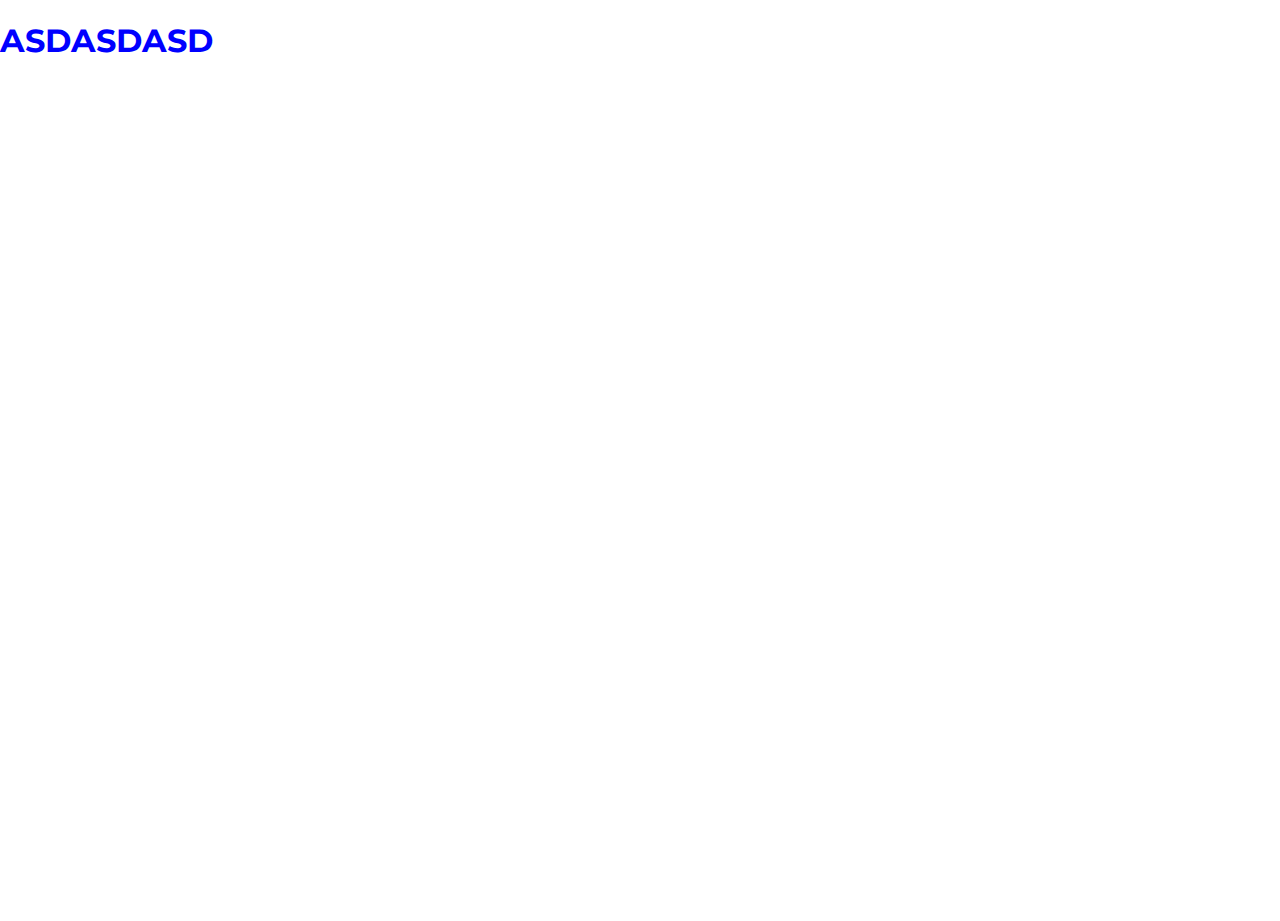
==== questionnaire/questionnaire.html @ 92822537 "changed the new page to have it`s own folder and style file" ====
<!DOCTYPE html>
<html lang="en">

<head>
    <meta charset="UTF-8">
    <meta name="viewport" content="width=device-width, initial-scale=1.0">
    <meta http-equiv="X-UA-Compatible" content="ie=edge">
    <title>Document</title>
    <link rel="stylesheet" href="style.css">
    <link href="https://fonts.googleapis.com/css?family=Montserrat&display=swap" rel="stylesheet">


</head>

<body>
    <h1 class="naslov">ASDASDASD


    </h1>
</body>

</html>
---- questionnaire/style.css ----
body {
  margin: 0;
  padding: 0;
  height: 100vh;
  width: 100vw;
  overflow: hidden;
  font-family: 'Montserrat', sans-serif;
  color: blue;
}
/*# sourceMappingURL=style.css.map */
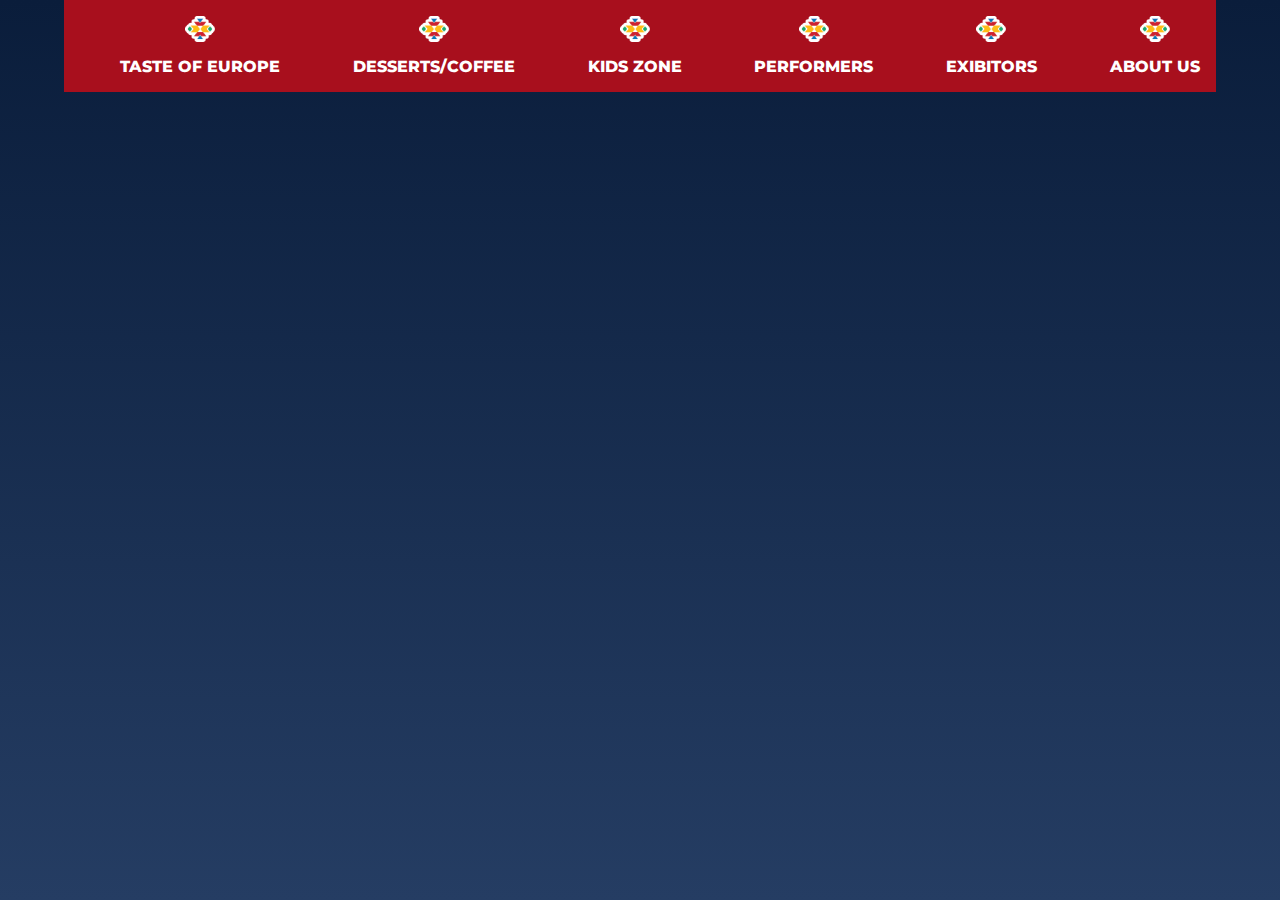
==== commit 9dd5213f: "desktop header front finished" ====
--- a/questionnaire/questionnaire.html
+++ b/questionnaire/questionnaire.html
@@ -13,10 +13,28 @@
 </head>
 
 <body>
-    <h1 class="naslov">ASDASDASD
+    <header>
+        <ul>
+            <img src="../Assets/logo_icon.png" alt="icon">
+            TASTE OF EUROPE</ul>
+        <ul>
+            <img src="../Assets/logo_icon.png" alt="icon">
+            DESSERTS/COFFEE</ul>
+        <ul>
+            <img src="../Assets/logo_icon.png" alt="icon">
+            KIDS ZONE</ul>
+        <ul>
+            <img src="../Assets/logo_icon.png" alt="icon">
+            PERFORMERS</ul>
+        <ul>
+            <img src="../Assets/logo_icon.png" alt="icon">
+            EXIBITORS</ul>
+        <ul>
+            <img src="../Assets/logo_icon.png" alt="icon">
+            ABOUT US</ul>
+    </header>
 
-
-    </h1>
+    <div class="content"></div>
 </body>
 
 </html>--- a/questionnaire/style.css
+++ b/questionnaire/style.css
@@ -1,10 +1,60 @@
 body {
+  display: -webkit-box;
+  display: -ms-flexbox;
+  display: flex;
+  -webkit-box-orient: vertical;
+  -webkit-box-direction: normal;
+      -ms-flex-direction: column;
+          flex-direction: column;
   margin: 0;
   padding: 0;
   height: 100vh;
   width: 100vw;
   overflow: hidden;
   font-family: 'Montserrat', sans-serif;
-  color: blue;
+  color: white;
+  font-weight: 800;
+  -webkit-box-align: center;
+      -ms-flex-align: center;
+          align-items: center;
+  background: -webkit-gradient(linear, left top, left bottom, from(#0A1D3B), to(#253D63));
+  background: linear-gradient(#0A1D3B, #253D63);
+}
+
+body header {
+  display: -webkit-box;
+  display: -ms-flexbox;
+  display: flex;
+  -webkit-box-orient: horizontal;
+  -webkit-box-direction: normal;
+      -ms-flex-direction: row;
+          flex-direction: row;
+  -ms-flex-pack: distribute;
+      justify-content: space-around;
+  background: #A80F1D;
+  width: 90%;
+  position: -webkit-sticky;
+  position: sticky;
+}
+
+body header ul {
+  display: -webkit-box;
+  display: -ms-flexbox;
+  display: flex;
+  -webkit-box-orient: vertical;
+  -webkit-box-direction: normal;
+      -ms-flex-direction: column;
+          flex-direction: column;
+  -webkit-box-pack: center;
+      -ms-flex-pack: center;
+          justify-content: center;
+  -webkit-box-align: center;
+      -ms-flex-align: center;
+          align-items: center;
+}
+
+body header ul img {
+  width: 30px;
+  margin-bottom: 15px;
 }
 /*# sourceMappingURL=style.css.map */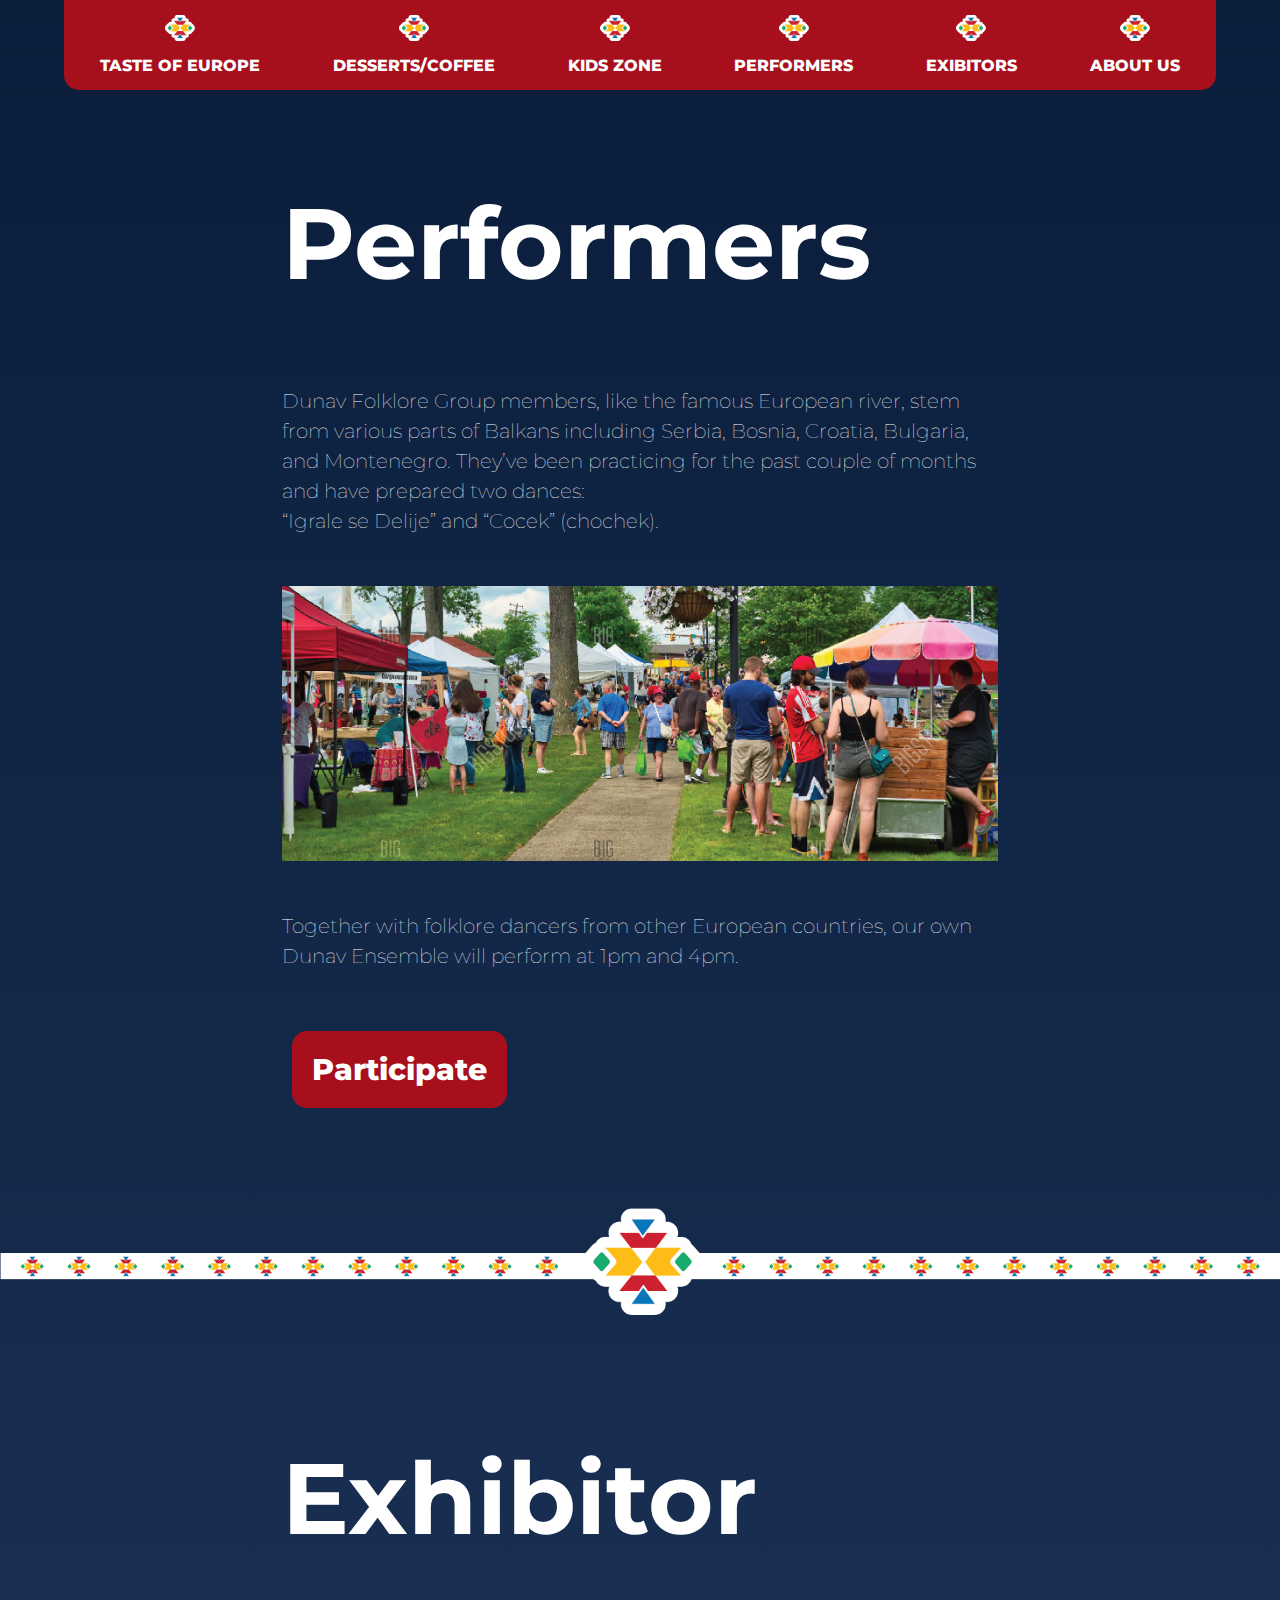
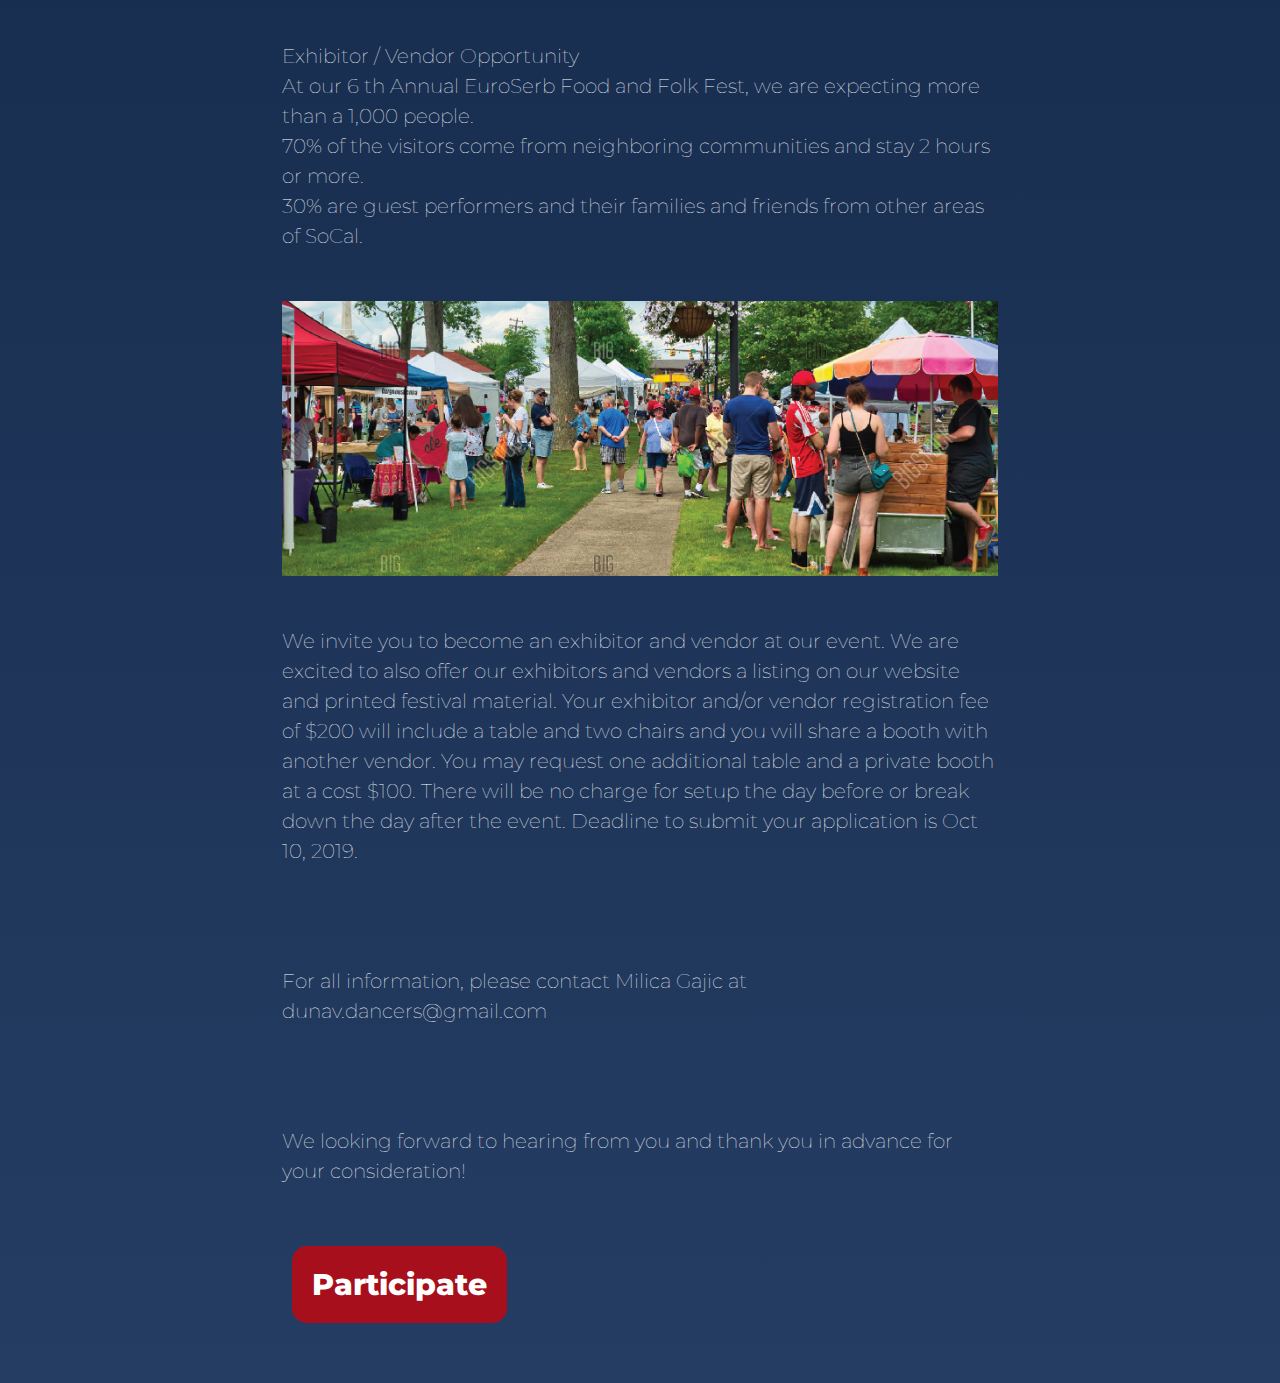
==== commit 9175b388: "created hamburger menu, started working on quest. page" ====
--- a/questionnaire/questionnaire.html
+++ b/questionnaire/questionnaire.html
@@ -13,7 +13,7 @@
 </head>
 
 <body>
-    <header>
+    <header class="desktop-header mobile-disabled">
         <ul>
             <img src="../Assets/logo_icon.png" alt="icon">
             TASTE OF EUROPE</ul>
@@ -34,7 +34,86 @@
             ABOUT US</ul>
     </header>
 
-    <div class="content"></div>
+    <div class="menu-wrap desktop-disabled">
+        <input type="checkbox" class="toggler">
+        <div class="hamburger">
+            <div></div>
+        </div>
+        <div class="menu">
+            <div>
+                <div>
+                    <ul>
+                        <li>
+                            <img src="../Assets/logo_icon.png" alt="icon">
+                            TASTE OF EUROPE
+                        </li>
+                        <li>
+                            <img src="../Assets/logo_icon.png" alt="icon">
+                            DESSERTS/COFFEE
+                        </li>
+                        <li>
+                            <img src="../Assets/logo_icon.png" alt="icon">
+                            KIDS ZONE
+                        </li>
+                        <li>
+                            <img src="../Assets/logo_icon.png" alt="icon">
+                            PERFORMERS
+                        </li>
+                        <li>
+                            <img src="../Assets/logo_icon.png" alt="icon">
+                            EXIBITORS
+                        </li>
+                        <li>
+                            <img src="../Assets/logo_icon.png" alt="icon">
+                            ABOUT US
+                        </li>
+                    </ul>
+                </div>
+            </div>
+        </div>
+    </div>
+    <div class="wrapper">
+        <div class="content">
+            <h1 class="title">Performers</h1>
+            <p class="text-above">Dunav Folklore Group members, like the famous European river, stem from various parts
+                of
+                Balkans including Serbia, Bosnia, Croatia, Bulgaria, and Montenegro. They’ve been practicing for the
+                past
+                couple of months and have prepared two dances:
+                <br>“Igrale se Delije” and “Cocek” (chochek).</p>
+            <img src="../Assets/place_holder_image.jpg" alt="performers_image">
+            <p class="text-below">Together with folklore dancers from other European countries, our own Dunav Ensemble
+                will
+                perform at 1pm and 4pm.</p>
+            <button class="btn-participate">Participate</button>
+        </div>
+        <img src="../Assets/pattern-belt.png" alt="" class="divider mobile-disabled">
+        <div class="content">
+            <h1 class="title">Exhibitor</h1>
+            <p class="text-above">Exhibitor / Vendor Opportunity<br>At our 6 th Annual EuroSerb Food and Folk Fest, we
+                are
+                expecting more than a 1,000 people.
+                <br>70% of the visitors come from neighboring communities and stay 2 hours or more.
+                <br>30% are guest performers and their families and friends from other areas of SoCal.</p>
+            <img src="../Assets/place_holder_image.jpg" alt="performers_image">
+            <p class="text-below">We invite you to become an exhibitor and vendor at our event. We are excited to also
+                offer
+                our exhibitors and vendors a listing on our website and printed festival material. Your exhibitor and/or
+                vendor registration fee of $200 will include a table and two chairs and you will share a booth with
+                another
+                vendor. You may request one additional table and a private booth at a cost $100. There will be no charge
+                for
+                setup the day before or break down the day after the event. Deadline to submit your application is Oct
+                10,
+                2019.</p>
+            <p>For all information, please contact Milica Gajic at dunav.dancers@gmail.com</p>
+            <p>We looking forward to hearing from you and thank you in advance for your consideration!</p>
+            <button class="btn-participate">Participate</button>
+        </div>
+    </div>
+
+
+
 </body>
 
 </html>--- a/questionnaire/style.css
+++ b/questionnaire/style.css
@@ -1,3 +1,10 @@
+* {
+  margin: 0;
+  padding: 0;
+  -webkit-box-sizing: border-box;
+          box-sizing: border-box;
+}
+
 body {
   display: -webkit-box;
   display: -ms-flexbox;
@@ -8,20 +15,21 @@
           flex-direction: column;
   margin: 0;
   padding: 0;
-  height: 100vh;
   width: 100vw;
-  overflow: hidden;
+  max-width: 100vw;
   font-family: 'Montserrat', sans-serif;
   color: white;
   font-weight: 800;
   -webkit-box-align: center;
       -ms-flex-align: center;
           align-items: center;
+  overflow: overlay;
   background: -webkit-gradient(linear, left top, left bottom, from(#0A1D3B), to(#253D63));
   background: linear-gradient(#0A1D3B, #253D63);
-}
-
-body header {
+  /* MENU STYLES */
+}
+
+body .desktop-header {
   display: -webkit-box;
   display: -ms-flexbox;
   display: flex;
@@ -33,11 +41,13 @@
       justify-content: space-around;
   background: #A80F1D;
   width: 90%;
-  position: -webkit-sticky;
-  position: sticky;
-}
-
-body header ul {
+  position: fixed;
+  padding: 15px 0;
+  max-width: 100vw;
+  border-radius: 0 0 15px 15px;
+}
+
+body .desktop-header ul {
   display: -webkit-box;
   display: -ms-flexbox;
   display: flex;
@@ -53,8 +63,292 @@
           align-items: center;
 }
 
-body header ul img {
+body .desktop-header ul img {
   width: 30px;
   margin-bottom: 15px;
 }
+
+@media screen and (max-width: 1250px) {
+  body .mobile-disabled {
+    display: none;
+  }
+}
+
+@media screen and (min-width: 1250px) {
+  body .desktop-disabled {
+    display: none;
+  }
+}
+
+body .menu-wrap {
+  position: fixed;
+  top: 0;
+  left: 0;
+  z-index: 1;
+  max-width: 100vw;
+}
+
+body .menu-wrap .toggler {
+  position: absolute;
+  top: 0;
+  left: 0;
+  z-index: 2;
+  cursor: pointer;
+  width: 50px;
+  height: 50px;
+  opacity: 0;
+}
+
+body .menu-wrap .toggler:checked ~ .menu {
+  visibility: visible;
+}
+
+body .menu-wrap .toggler:checked ~ .menu > div {
+  -webkit-transform: scale(1);
+          transform: scale(1);
+  -webkit-transition-duration: 0.75s;
+          transition-duration: 0.75s;
+}
+
+body .menu-wrap .toggler:checked ~ .menu > div > div {
+  opacity: 1;
+  -webkit-transition: opacity 0.4s ease 0.4s;
+  transition: opacity 0.4s ease 0.4s;
+}
+
+body .menu-wrap .toggler:checked + .hamburger > div {
+  -webkit-transform: rotate(135deg);
+          transform: rotate(135deg);
+}
+
+body .menu-wrap .toggler:checked + .hamburger > div:before {
+  top: 0;
+  -webkit-transform: rotate(90deg);
+          transform: rotate(90deg);
+}
+
+body .menu-wrap .toggler:checked + .hamburger > div:after {
+  top: 0;
+  -webkit-transform: rotate(90deg);
+          transform: rotate(90deg);
+}
+
+body .menu-wrap .toggler:checked:hover + .hamburger > div {
+  -webkit-transform: rotate(225deg);
+          transform: rotate(225deg);
+}
+
+body .menu-wrap .hamburger {
+  position: absolute;
+  top: 0;
+  left: 0;
+  z-index: 1;
+  width: 60px;
+  height: 60px;
+  padding: 1rem;
+  display: -webkit-box;
+  display: -ms-flexbox;
+  display: flex;
+  -webkit-box-align: center;
+      -ms-flex-align: center;
+          align-items: center;
+  -webkit-box-pack: center;
+      -ms-flex-pack: center;
+          justify-content: center;
+}
+
+body .menu-wrap .hamburger div {
+  position: relative;
+  -webkit-box-flex: 0;
+      -ms-flex: none;
+          flex: none;
+  width: 100%;
+  height: 2px;
+  background: #fff;
+  display: -webkit-box;
+  display: -ms-flexbox;
+  display: flex;
+  -webkit-box-align: center;
+      -ms-flex-align: center;
+          align-items: center;
+  -webkit-box-pack: center;
+      -ms-flex-pack: center;
+          justify-content: center;
+  -webkit-transition: all 0.4s ease;
+  transition: all 0.4s ease;
+}
+
+body .menu-wrap .hamburger div::before, body .menu-wrap .hamburger div::after {
+  content: '';
+  position: absolute;
+  z-index: 1;
+  top: -10px;
+  width: 100%;
+  height: 2px;
+  background: inherit;
+}
+
+body .menu-wrap .hamburger div::after {
+  top: 10px;
+}
+
+body .menu-wrap .menu {
+  position: fixed;
+  top: 0;
+  left: 0;
+  width: 100%;
+  height: 100%;
+  visibility: hidden;
+  overflow: hidden;
+  display: -webkit-box;
+  display: -ms-flexbox;
+  display: flex;
+  -webkit-box-align: center;
+      -ms-flex-align: center;
+          align-items: center;
+  -webkit-box-pack: center;
+      -ms-flex-pack: center;
+          justify-content: center;
+}
+
+body .menu-wrap .menu > div {
+  background: #A80F1D;
+  border-radius: 50%;
+  width: 200vw;
+  height: 200vw;
+  display: -webkit-box;
+  display: -ms-flexbox;
+  display: flex;
+  -webkit-box-flex: 0;
+      -ms-flex: none;
+          flex: none;
+  -webkit-box-align: center;
+      -ms-flex-align: center;
+          align-items: center;
+  -webkit-box-pack: center;
+      -ms-flex-pack: center;
+          justify-content: center;
+  -webkit-transform: scale(0);
+          transform: scale(0);
+  -webkit-transition: all 0.4s ease;
+  transition: all 0.4s ease;
+}
+
+body .menu-wrap .menu > div > div {
+  text-align: center;
+  max-width: 90vw;
+  max-height: 100vh;
+  opacity: 0;
+  -webkit-transition: opacity 0.4s ease;
+  transition: opacity 0.4s ease;
+}
+
+body .menu-wrap .menu > div > div > ul > li {
+  list-style: none;
+  color: #fff;
+  font-size: 1rem;
+  padding: 1rem;
+  display: -webkit-box;
+  display: -ms-flexbox;
+  display: flex;
+  -webkit-box-orient: horizontal;
+  -webkit-box-direction: normal;
+      -ms-flex-direction: row;
+          flex-direction: row;
+  -webkit-box-pack: center;
+      -ms-flex-pack: center;
+          justify-content: center;
+  -webkit-box-align: center;
+      -ms-flex-align: center;
+          align-items: center;
+}
+
+body .menu-wrap .menu > div > div > ul > li img {
+  max-width: 25px;
+  padding: 5px;
+}
+
+body .menu-wrap .menu > div > div > ul > li > a {
+  color: inherit;
+  text-decoration: none;
+  -webkit-transition: color 0.4s ease;
+  transition: color 0.4s ease;
+}
+
+body .wrapper {
+  display: -webkit-box;
+  display: -ms-flexbox;
+  display: flex;
+  -webkit-box-orient: vertical;
+  -webkit-box-direction: normal;
+      -ms-flex-direction: column;
+          flex-direction: column;
+  -webkit-box-pack: center;
+      -ms-flex-pack: center;
+          justify-content: center;
+  -webkit-box-align: center;
+      -ms-flex-align: center;
+          align-items: center;
+  margin-top: 100px;
+  max-width: 80vw;
+}
+
+body .wrapper .content {
+  display: -webkit-box;
+  display: -ms-flexbox;
+  display: flex;
+  -webkit-box-orient: vertical;
+  -webkit-box-direction: normal;
+      -ms-flex-direction: column;
+          flex-direction: column;
+  max-width: 70%;
+  -webkit-box-pack: center;
+      -ms-flex-pack: center;
+          justify-content: center;
+  -webkit-box-align: start;
+      -ms-flex-align: start;
+          align-items: flex-start;
+  text-align: left;
+  padding: 50px 0;
+}
+
+body .wrapper .content h1 {
+  font-size: 100px;
+  padding: 2rem 0;
+  margin: 0;
+}
+
+body .wrapper .content p {
+  font-size: 20px;
+  font-weight: 100;
+  padding: 50px 0;
+  line-height: 30px;
+}
+
+body .wrapper .content button {
+  all: unset;
+  background: #A80F1D;
+  padding: 20px;
+  margin: 10px;
+  font-size: 30px;
+  border-radius: 15px;
+  -webkit-transition: 0.4s ease;
+  transition: 0.4s ease;
+}
+
+body .wrapper .content button:hover {
+  -webkit-transition: 0.4s ease;
+  transition: 0.4s ease;
+  margin: 0;
+  padding: 30px;
+}
+
+body .wrapper .content img {
+  max-width: 100%;
+}
+
+body .wrapper .divider {
+  width: 100vw;
+  padding: 40px 0;
+}
 /*# sourceMappingURL=style.css.map */